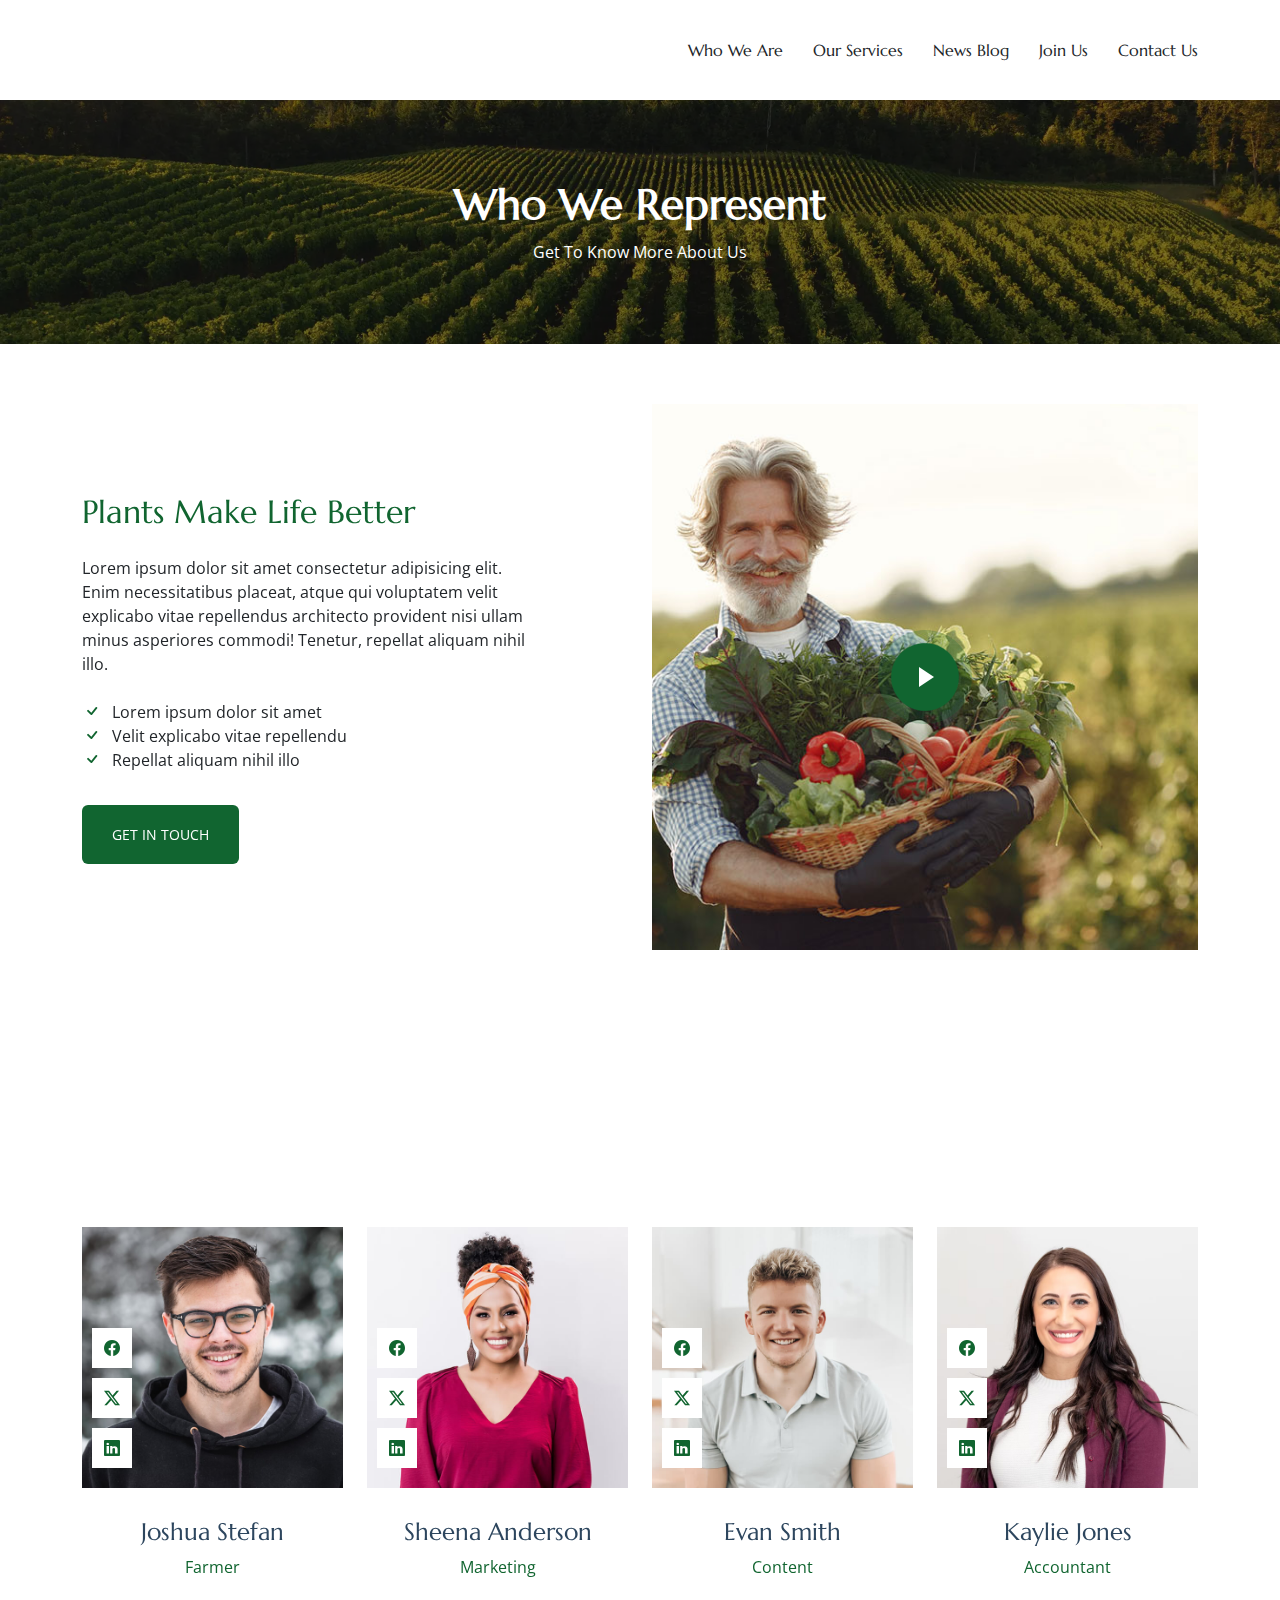
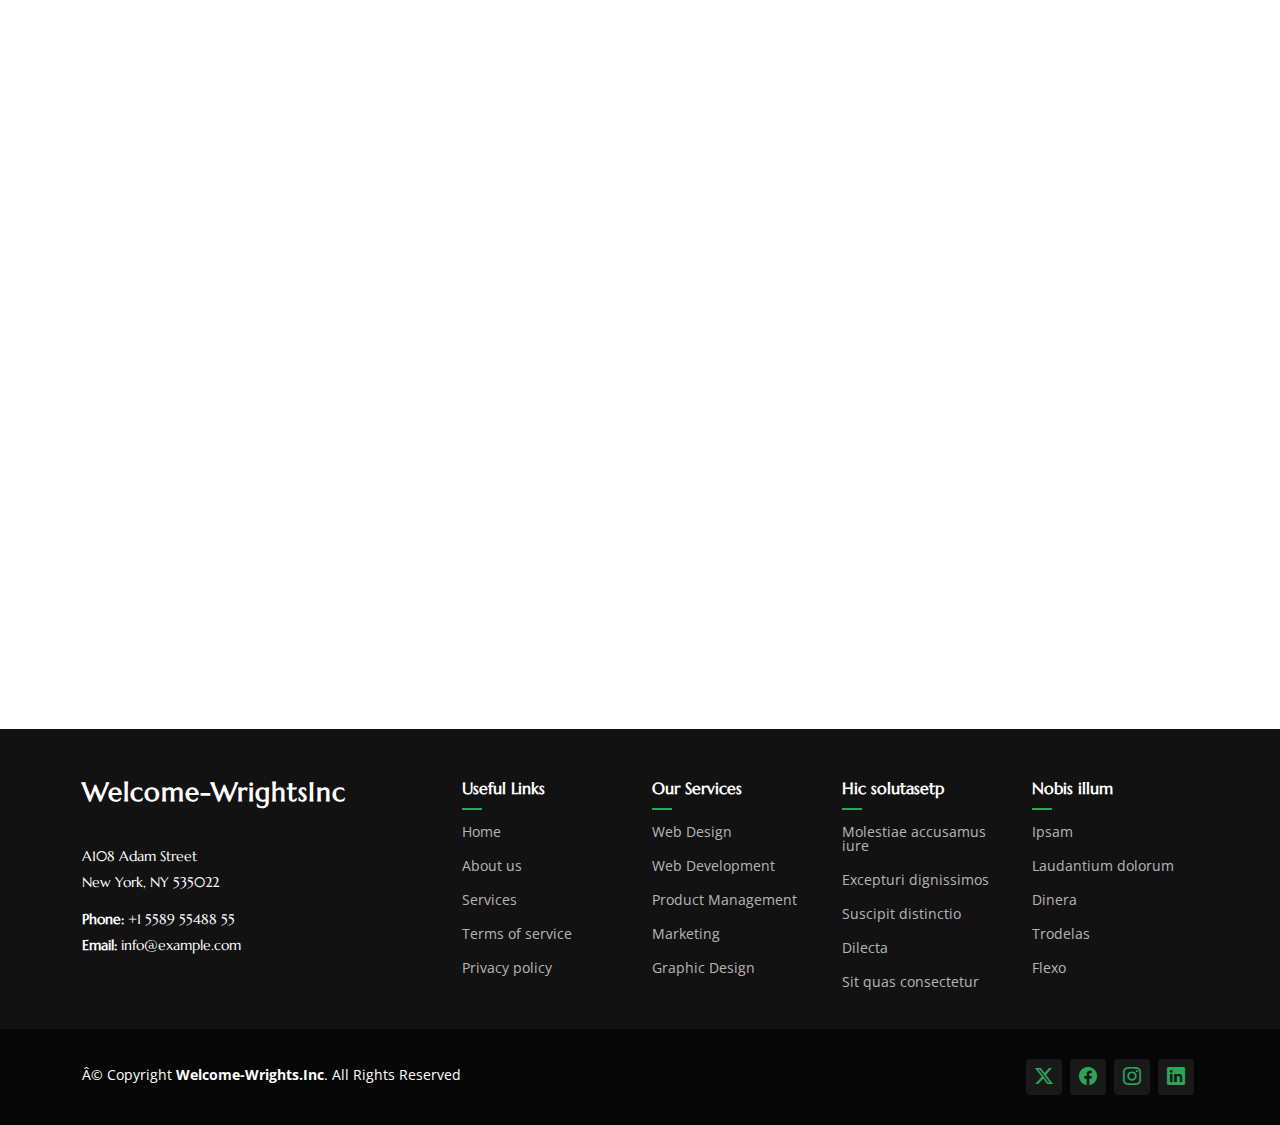
==== about.html @ 8cc0ffb5 "first commit" ====
<!DOCTYPE html>
<html lang="zxx" class="no-js">
<head>
	<!-- Mobile Specific Meta -->
	<meta name="viewport" content="width=device-width, initial-scale=1, shrink-to-fit=no">
	<!-- Favicon-->
	<link rel="shortcut icon" href="img/fav.png">
	<!-- Author Meta -->
	<meta name="author" content="colorlib">
	<script src="https://static.elfsight.com/platform/platform.js" async></script>
	<div class="elfsight-app-9f8ec6e3-cf6f-4359-8023-d1d1eb75f47d" data-elfsight-app-lazy></div>
	<!-- Meta Description -->
	<meta name="google-site-verification" content="7O9SSXPkQpQ-Ui23Q8SfwBInpYuEIX76xic8Qm2KgvQ" />
	<meta name="description" content="">
	<!-- Meta Keyword -->
	<link href="https://unpkg.com/aos@2.3.1/dist/aos.css" rel="stylesheet">

	<script src="https://unpkg.com/aos@2.3.1/dist/aos.js"></script>

	<meta name="keywords" content="">


    <!-- <link rel="manifest" href="site.webmanifest"> -->
    <link rel="shortcut icon" type="image/x-icon" href="#">
    <!-- Place favicon.ico in the root directory -->


    <meta name="og:title" content="Welcome and Wrights Inc"> 
    <meta content="Welcome and Wrights Inc" name="description">
    <!-- <meta content="abitu group limited, An abituworld of services" name="keywords"> -->
  
    <meta content="Welcome and Wrights Inc" name="keywords">
    <meta name="og:image" content="#">


	<!-- meta character set -->
	<meta charset="UTF-8">
	<!-- Site Title -->
	<title>Welcome and Wrights Inc</title>


  <!-- Favicons -->
  <link href="assets/img/favicon.png" rel="icon">
  <link href="assets/img/apple-touch-icon.png" rel="apple-touch-icon">

  <!-- Fonts -->
  <link href="https://fonts.googleapis.com" rel="preconnect">
  <link href="https://fonts.gstatic.com" rel="preconnect" crossorigin>
  <link href="https://fonts.googleapis.com/css2?family=Open+Sans:ital,wght@0,300;0,400;0,500;0,600;0,700;0,800;1,300;1,400;1,500;1,600;1,700;1,800&family=Marcellus:wght@400&display=swap" rel="stylesheet">

  <!-- Vendor CSS Files -->
  <link href="assets/vendor/bootstrap/css/bootstrap.min.css" rel="stylesheet">
  <link href="assets/vendor/bootstrap-icons/bootstrap-icons.css" rel="stylesheet">
  <link href="assets/vendor/aos/aos.css" rel="stylesheet">
  <link href="assets/vendor/swiper/swiper-bundle.min.css" rel="stylesheet">
  <link href="assets/vendor/glightbox/css/glightbox.min.css" rel="stylesheet">

  <!-- Main CSS File -->
  <link href="assets/css/main.css" rel="stylesheet">

  <!-- =======================================================
  * Template Name: AgriCulture
  * Template URL: https://bootstrapmade.com/agriculture-bootstrap-website-template/
  * Updated: Aug 07 2024 with Bootstrap v5.3.3
  * Author: BootstrapMade.com
  * License: https://bootstrapmade.com/license/
  ======================================================== -->
</head>

<body class="index-page">

  <header id="header" class="header d-flex align-items-center position-relative">
    <div class="container-fluid container-xl position-relative d-flex align-items-center justify-content-between">

      <a href="index.html" class="logo d-flex align-items-center">
        <!-- Uncomment the line below if you also wish to use an image logo -->
        <!-- <img src="assets/img/logo.png" alt="AgriCulture"> -->
        <!-- <h1 class="sitename">AgriCulture</h1>  -->
      </a>

      <nav id="navmenu" class="navmenu">
        <ul>
          <li><a href="about.html">Who We Are</a></li>
          <li><a href="services.html">Our Services</a></li>
          <li><a href="blog.html">News Blog</a></li>
          <!-- <li class="dropdown"><a href="#"><span>Dropdown</span> <i class="bi bi-chevron-down toggle-dropdown"></i></a>
            <ul>
              <li><a href="#">Dropdown 1</a></li>
              <li class="dropdown"><a href="#"><span>Deep Dropdown</span> <i class="bi bi-chevron-down toggle-dropdown"></i></a>
                <ul>
                  <li><a href="#">Deep Dropdown 1</a></li>
                  <li><a href="#">Deep Dropdown 2</a></li>
                  <li><a href="#">Deep Dropdown 3</a></li>
                  <li><a href="#">Deep Dropdown 4</a></li>
                  <li><a href="#">Deep Dropdown 5</a></li>
                </ul>
              </li>
              <li><a href="#">Dropdown 2</a></li>
              <li><a href="#">Dropdown 3</a></li>
              <li><a href="#">Dropdown 4</a></li>
            </ul>
          </li> -->
          <li><a href="contact.html">Join Us</a></li>
          <li><a href="">Contact Us</a></li>
        </ul>
        <i class="mobile-nav-toggle d-xl-none bi bi-list"></i>
      </nav>

    </div>
  </header>

  <main class="main">

    <!-- Page Title -->
    <div class="page-title dark-background" data-aos="fade" style="background-image: url(assets/img/page-title-bg.webp);">
      <div class="container position-relative">
        <h1>Who We Represent</h1>
        <nav class="breadcrumbs">
          <ol>
            <li class="current">Get To Know More About Us</li>
          </ol>
        </nav>
      </div>
    </div><!-- End Page Title -->

    <!-- About 3 Section -->
    <section id="about-3" class="about-3 section">

      <div class="container">
        <div class="row gy-4 justify-content-between align-items-center">
          <div class="col-lg-6 order-lg-2 position-relative" data-aos="zoom-out">
            <img src="assets/img/img_sq_1.jpg" alt="Image" class="img-fluid">
            <a href="https://www.youtube.com/watch?v=Y7f98aduVJ8" class="glightbox pulsating-play-btn">
              <span class="play"><i class="bi bi-play-fill"></i></span>
            </a>
          </div>
          <div class="col-lg-5 order-lg-1" data-aos="fade-up" data-aos-delay="100">
            <h2 class="content-title mb-4">Plants Make Life Better</h2>
            <p class="mb-4">
              Lorem ipsum dolor sit amet consectetur adipisicing elit. Enim
              necessitatibus placeat, atque qui voluptatem velit explicabo vitae
              repellendus architecto provident nisi ullam minus asperiores commodi!
              Tenetur, repellat aliquam nihil illo.
            </p>
            <ul class="list-unstyled list-check">
              <li>Lorem ipsum dolor sit amet</li>
              <li>Velit explicabo vitae repellendu</li>
              <li>Repellat aliquam nihil illo</li>
            </ul>

            <p><a href="#" class="btn-cta">Get in touch</a></p>
          </div>
        </div>
      </div>
    </section><!-- /About 3 Section -->

    <!-- Team Section -->
    <section class="team-15 team section" id="team">
      <!-- Section Title -->
      <div class="container section-title" data-aos="fade-up">
        <h2>Team</h2>
        <p>Necessitatibus eius consequatur</p>
      </div><!-- End Section Title -->

      <div class="content">
        <div class="container">

          <div class="row">
            <div class="col-lg-3 col-md-6 mb-4">
              <div class="person">
                <figure>
                  <img src="assets/img/team/team-1.jpg" alt="Image" class="img-fluid">
                  <div class="social">
                    <a href="#"><span class="bi bi-facebook"></span></a>
                    <a href="#"><span class="bi bi-twitter-x"></span></a>
                    <a href="#"><span class="bi bi-linkedin"></span></a>
                  </div>
                </figure>
                <div class="person-contents">
                  <h3>Joshua Stefan</h3>
                  <span class="position">Farmer</span>
                </div>
              </div>
            </div>

            <div class="col-lg-3 col-md-6 mb-4">
              <div class="person">
                <figure>
                  <img src="assets/img/team/team-2.jpg" alt="Image" class="img-fluid">
                  <div class="social">
                    <a href="#"><span class="bi bi-facebook"></span></a>
                    <a href="#"><span class="bi bi-twitter-x"></span></a>
                    <a href="#"><span class="bi bi-linkedin"></span></a>
                  </div>
                </figure>
                <div class="person-contents">
                  <h3>Sheena Anderson</h3>
                  <span class="position">Marketing</span>
                </div>
              </div>
            </div>

            <div class="col-lg-3 col-md-6 mb-4">
              <div class="person">
                <figure>
                  <img src="assets/img/team/team-3.jpg" alt="Image" class="img-fluid">
                  <div class="social">
                    <a href="#"><span class="bi bi-facebook"></span></a>
                    <a href="#"><span class="bi bi-twitter-x"></span></a>
                    <a href="#"><span class="bi bi-linkedin"></span></a>
                  </div>
                </figure>
                <div class="person-contents">
                  <h3>Evan Smith</h3>
                  <span class="position">Content</span>
                </div>
              </div>
            </div>

            <div class="col-lg-3 col-md-6 mb-4">
              <div class="person">
                <figure>
                  <img src="assets/img/team/team-4.jpg" alt="Image" class="img-fluid">
                  <div class="social">
                    <a href="#"><span class="bi bi-facebook"></span></a>
                    <a href="#"><span class="bi bi-twitter-x"></span></a>
                    <a href="#"><span class="bi bi-linkedin"></span></a>
                  </div>
                </figure>
                <div class="person-contents">
                  <h3>Kaylie Jones</h3>
                  <span class="position">Accountant</span>
                </div>
              </div>
            </div>

          </div>
        </div>
      </div>

    </section><!-- /Team Section -->


       <!-- About 3 Section -->
       <section id="about-3" class="about-3 section">

        <div class="container">
          <div class="row gy-4 justify-content-between align-items-center">
            
            <div class="col-lg-5 order-lg-1" data-aos="fade-up" data-aos-delay="100">
              <h2 class="content-title mb-4">Plants Make Life Better</h2>
              <p class="mb-4">
                Lorem ipsum dolor sit amet consectetur adipisicing elit. Enim
                necessitatibus placeat, atque qui voluptatem velit explicabo vitae
                repellendus architecto provident nisi ullam minus asperiores commodi!
                Tenetur, repellat aliquam nihil illo.
              </p>
              <ul class="list-unstyled list-check">
                <li>Lorem ipsum dolor sit amet</li>
                <li>Velit explicabo vitae repellendu</li>
                <li>Repellat aliquam nihil illo</li>
              </ul>
  
              <p><a href="#" class="btn-cta">Get in touch</a></p>
            </div>
            <div class="col-lg-6 order-lg-2" data-aos="zoom-out">
              <img src="assets/img/img_sq_1.jpg" alt="Image" class="img-fluid">
              <a href="https://www.youtube.com/watch?v=Y7f98aduVJ8" class="glightbox pulsating-play-btn">
                <span class="play"><i class="bi bi-play-fill"></i></span>
              </a>
            </div>
          </div>
        </div>
      </section><!-- /About 3 Section -->

  </main>
  <footer id="footer" class="footer dark-background">

    <div class="footer-top">
      <div class="container">
        <div class="row gy-4">
          <div class="col-lg-4 col-md-6 footer-about">
            <a href="index.html" class="logo d-flex align-items-center">
              <span class="sitename">Welcome-WrightsInc</span>
            </a>
            <div class="footer-contact pt-3">
              <p>A108 Adam Street</p>
              <p>New York, NY 535022</p>
              <p class="mt-3"><strong>Phone:</strong> <span>+1 5589 55488 55</span></p>
              <p><strong>Email:</strong> <span>info@example.com</span></p>
            </div>
          </div>

          <div class="col-lg-2 col-md-3 footer-links">
            <h4>Useful Links</h4>
            <ul>
              <li><a href="#">Home</a></li>
              <li><a href="#">About us</a></li>
              <li><a href="#">Services</a></li>
              <li><a href="#">Terms of service</a></li>
              <li><a href="#">Privacy policy</a></li>
            </ul>
          </div>

          <div class="col-lg-2 col-md-3 footer-links">
            <h4>Our Services</h4>
            <ul>
              <li><a href="#">Web Design</a></li>
              <li><a href="#">Web Development</a></li>
              <li><a href="#">Product Management</a></li>
              <li><a href="#">Marketing</a></li>
              <li><a href="#">Graphic Design</a></li>
            </ul>
          </div>

          <div class="col-lg-2 col-md-3 footer-links">
            <h4>Hic solutasetp</h4>
            <ul>
              <li><a href="#">Molestiae accusamus iure</a></li>
              <li><a href="#">Excepturi dignissimos</a></li>
              <li><a href="#">Suscipit distinctio</a></li>
              <li><a href="#">Dilecta</a></li>
              <li><a href="#">Sit quas consectetur</a></li>
            </ul>
          </div>

          <div class="col-lg-2 col-md-3 footer-links">
            <h4>Nobis illum</h4>
            <ul>
              <li><a href="#">Ipsam</a></li>
              <li><a href="#">Laudantium dolorum</a></li>
              <li><a href="#">Dinera</a></li>
              <li><a href="#">Trodelas</a></li>
              <li><a href="#">Flexo</a></li>
            </ul>
          </div>

        </div>
      </div>
    </div>

    <div class="copyright text-center">
      <div class="container d-flex flex-column flex-lg-row justify-content-center justify-content-lg-between align-items-center">

        <div class="d-flex flex-column align-items-center align-items-lg-start">
          <div>
            © Copyright <strong><span>Welcome-Wrights.Inc</span></strong>. All Rights Reserved
          </div>
          <div class="credits">
            <!-- All the links in the footer should remain intact. -->
            <!-- You can delete the links only if you purchased the pro version. -->
            <!-- Licensing information: https://bootstrapmade.com/license/ -->
            <!-- Purchase the pro version with working PHP/AJAX contact form: https://bootstrapmade.com/herobiz-bootstrap-business-template/ -->
            <!-- Designed by <a href="https://bootstrapmade.com/">BootstrapMade</a> Distributed by <a href="https://themewagon.com">ThemeWagon</a> -->
          </div>
        </div>

        <div class="social-links order-first order-lg-last mb-3 mb-lg-0">
          <a href=""><i class="bi bi-twitter-x"></i></a>
          <a href=""><i class="bi bi-facebook"></i></a>
          <a href=""><i class="bi bi-instagram"></i></a>
          <a href=""><i class="bi bi-linkedin"></i></a>
        </div>

      </div>
    </div>

  </footer>

  <!-- Scroll Top -->
  <a href="#" id="scroll-top" class="scroll-top d-flex align-items-center justify-content-center"><i class="bi bi-arrow-up-short"></i></a>

  <!-- Preloader -->
  <div id="preloader"></div>

  <!-- Vendor JS Files -->
  <script src="assets/vendor/bootstrap/js/bootstrap.bundle.min.js"></script>
  <script src="assets/vendor/php-email-form/validate.js"></script>
  <script src="assets/vendor/aos/aos.js"></script>
  <script src="assets/vendor/swiper/swiper-bundle.min.js"></script>
  <script src="assets/vendor/glightbox/js/glightbox.min.js"></script>

  <!-- Main JS File -->
  <script src="assets/js/main.js"></script>

</body>

</html>
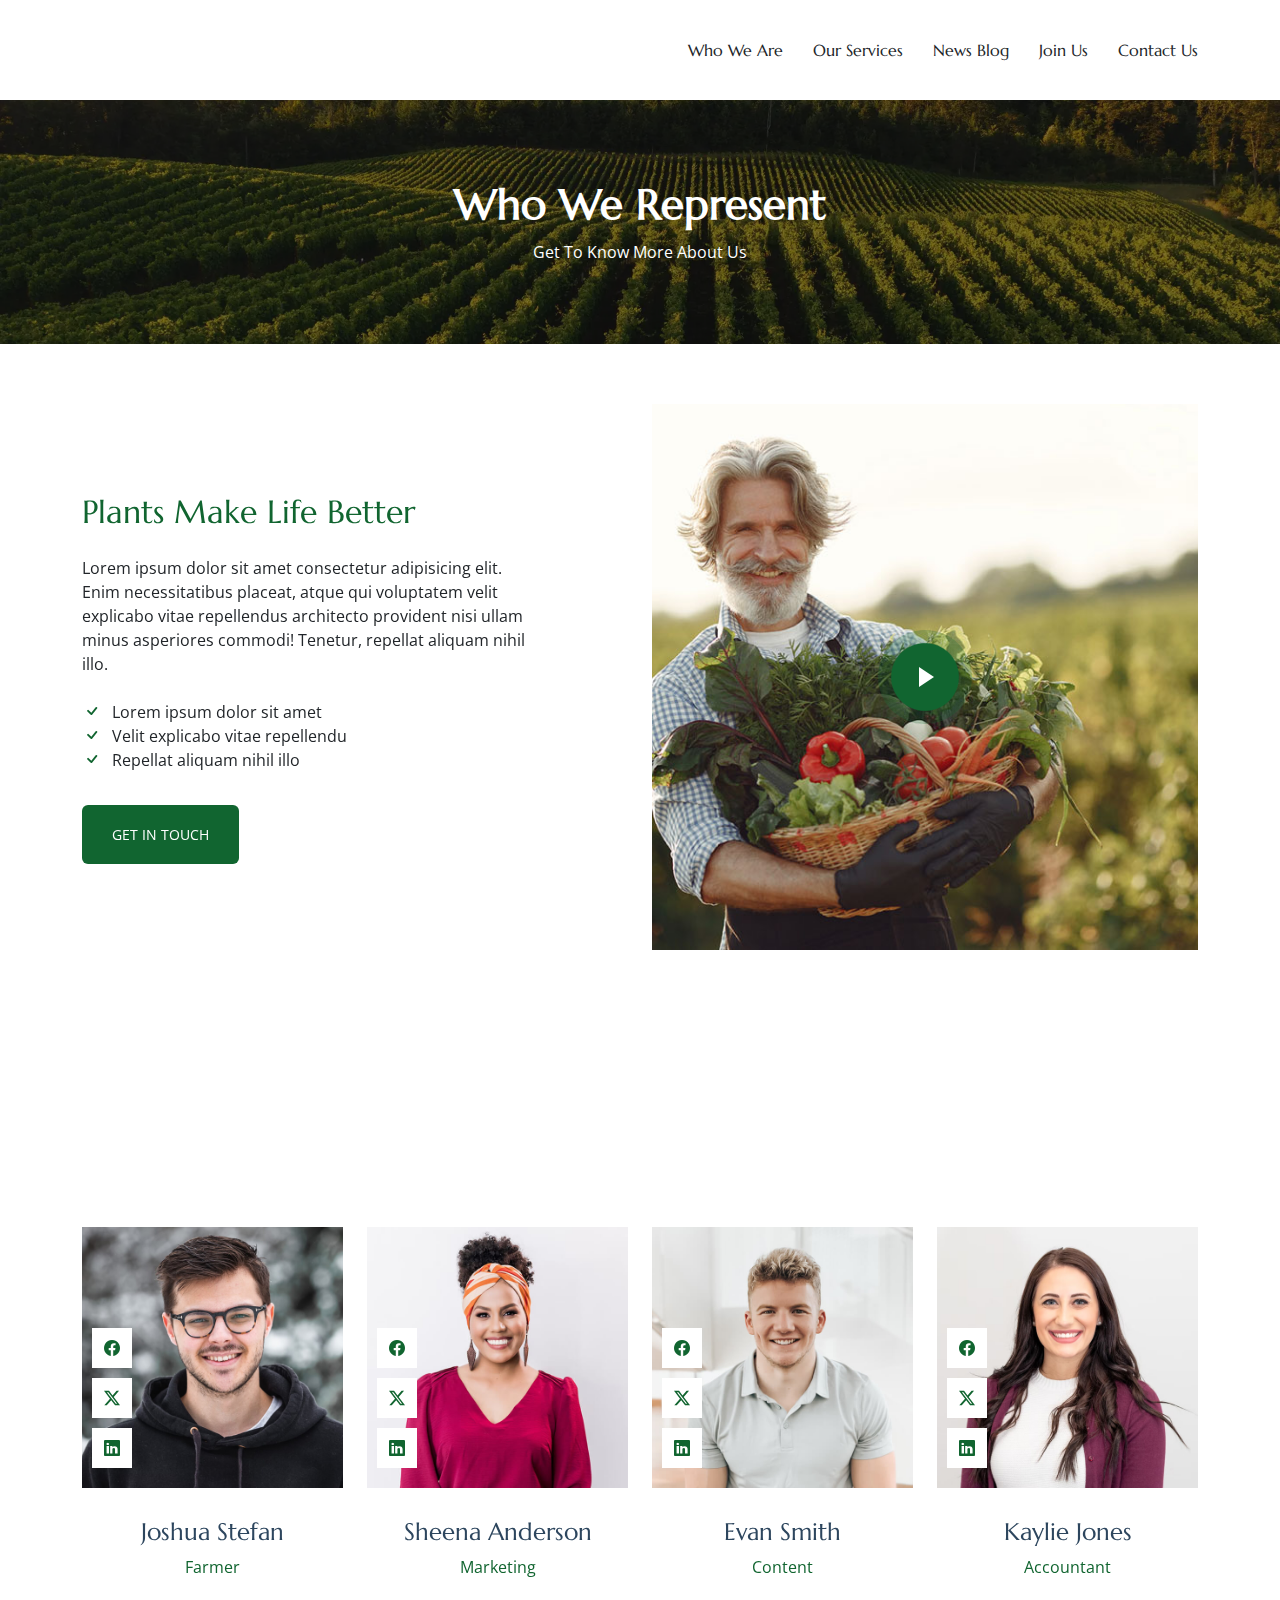
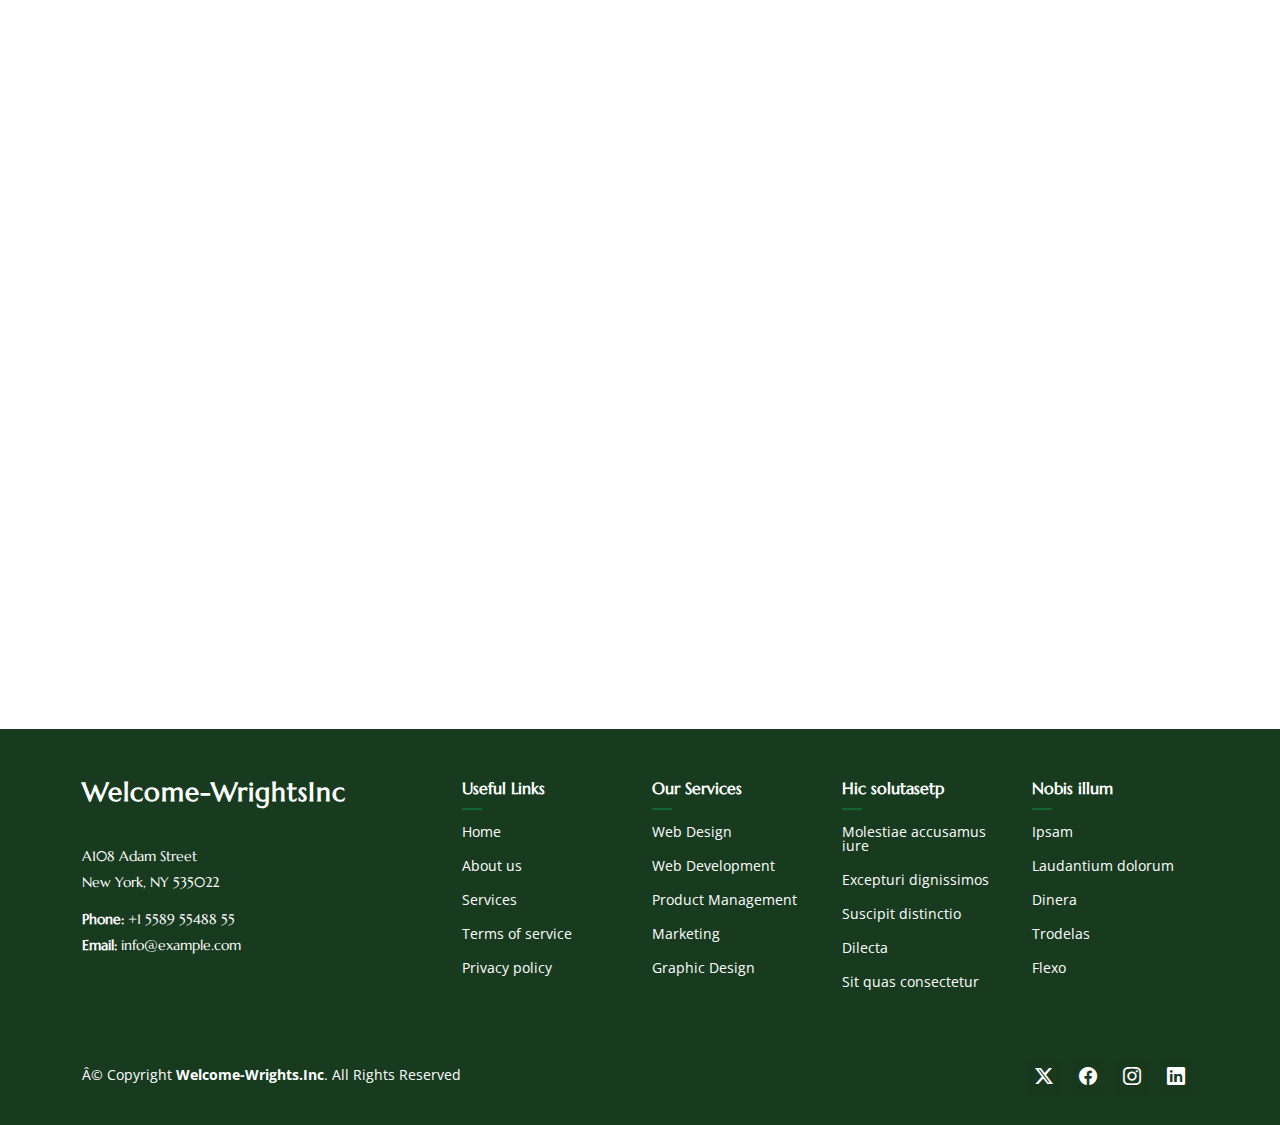
==== commit bf8da3c4: "nepwush" ====
--- a/about.html
+++ b/about.html
@@ -274,9 +274,9 @@
       </section><!-- /About 3 Section -->
 
   </main>
-  <footer id="footer" class="footer dark-background">
-
-    <div class="footer-top">
+  <footer id="footer" class="footer" style="background-color: #183b1f;">
+
+    <div class="footer-top" style="background-color: #183b1f;">
       <div class="container">
         <div class="row gy-4">
           <div class="col-lg-4 col-md-6 footer-about">
--- a/assets/css/main.css
+++ b/assets/css/main.css
@@ -491,7 +491,7 @@
 # Global Footer
 --------------------------------------------------------------*/
 .footer {
-  color: var(--default-color);
+  color: #fff;
   background-color: var(--background-color);
   font-size: 14px;
   position: relative;
@@ -500,6 +500,7 @@
 .footer .footer-top {
   background-color: color-mix(in srgb, var(--background-color), white 5%);
   padding-top: 50px;
+  color: #fff;
 }
 
 .footer .footer-about .logo {
@@ -516,12 +517,14 @@
   color: var(--heading-color);
   font-family: var(--heading-font);
   font-size: 26px;
+  color: #fff;
   font-weight: 700;
   letter-spacing: 1px;
 }
 
 .footer .footer-about p {
   font-size: 14px;
+  color: #fff;
   font-family: var(--heading-font);
 }
 
@@ -529,12 +532,14 @@
   font-size: 16px;
   font-weight: 600;
   position: relative;
+  color: #fff;
   padding-bottom: 12px;
   margin-bottom: 15px;
 }
 
 .footer h4::after {
   content: "";
+  color: #fff;
   position: absolute;
   display: block;
   width: 20px;
@@ -546,10 +551,12 @@
 
 .footer .footer-links {
   margin-bottom: 30px;
+  color: #fff;
 }
 
 .footer .footer-links ul {
   list-style: none;
+  color: #fff;
   padding: 0;
   margin: 0;
 }
@@ -563,6 +570,7 @@
 .footer .footer-links ul li {
   padding: 10px 0;
   display: flex;
+  color: #fff;
   align-items: center;
 }
 
@@ -571,24 +579,27 @@
 }
 
 .footer .footer-links ul a {
-  color: color-mix(in srgb, var(--default-color), transparent 30%);
+  color: #fff;
   display: inline-block;
   line-height: 1;
 }
 
 .footer .footer-links ul a:hover {
-  color: var(--accent-color);
+  color: #fff;
 }
 
 .footer .footer-contact p {
+  color: #fff;
   margin-bottom: 5px;
 }
 
 .footer .copyright {
+  color: #fff;
   padding: 30px 0;
 }
 
 .footer .copyright p {
+  color: #fff;
   margin-bottom: 0;
 }
 
@@ -601,10 +612,10 @@
   font-size: 18px;
   display: inline-block;
   background: color-mix(in srgb, var(--default-color), transparent 92%);
-  color: var(--accent-color);
   line-height: 1;
   padding: 8px 0;
   margin-right: 4px;
+  color: #fff;
   border-radius: 4px;
   text-align: center;
   width: 36px;
@@ -613,7 +624,7 @@
 }
 
 .footer .social-links a:hover {
-  color: var(--contrast-color);
+  color: #fff;
   background: var(--accent-color);
   text-decoration: none;
 }
